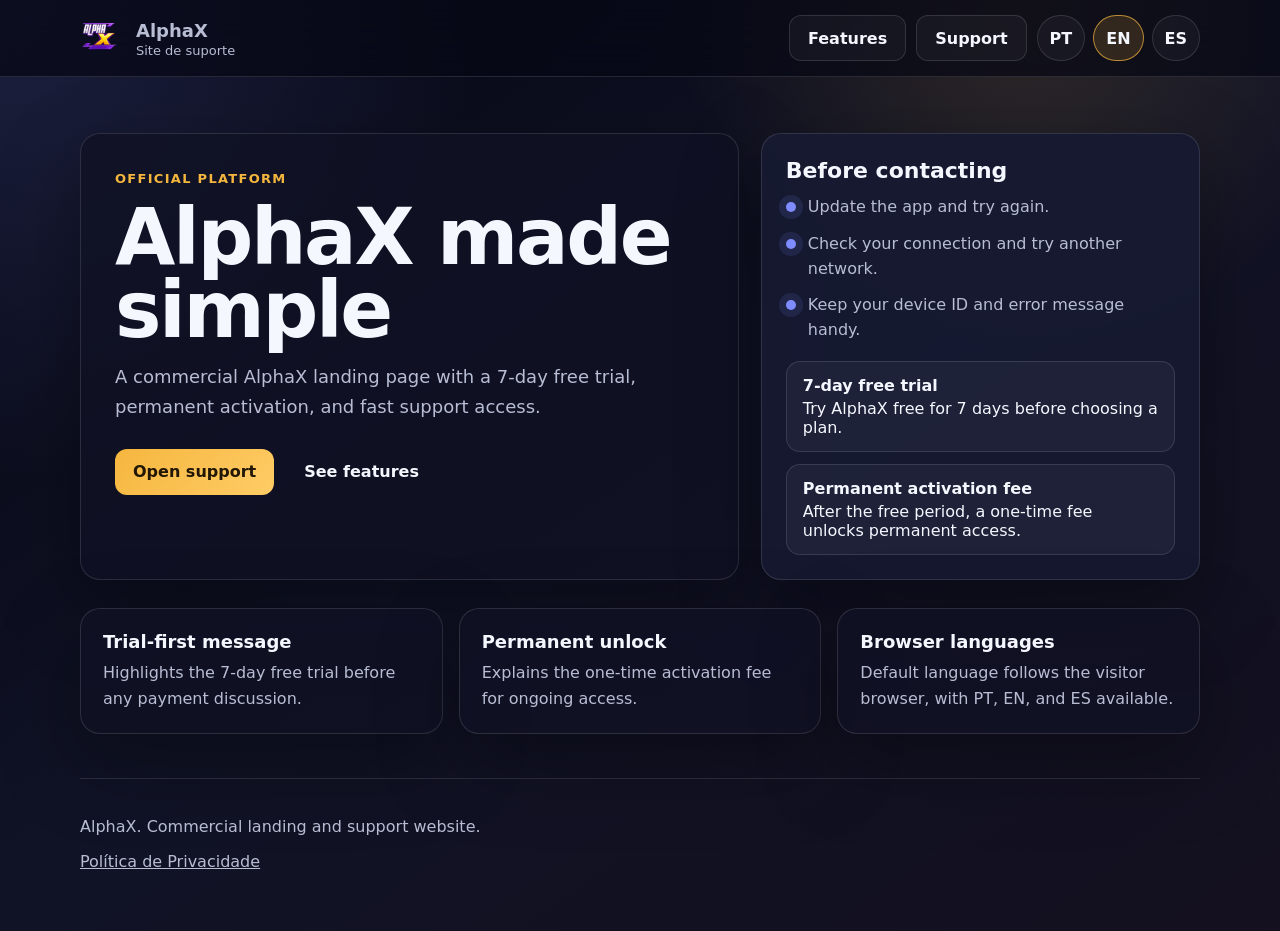
==== index.html @ 48ff859f "Improve multilingual privacy page" ====
<!doctype html>
<html lang="pt-BR">
  <head>
    <meta charset="utf-8">
    <meta name="viewport" content="width=device-width, initial-scale=1">
    <title>AlphaX | Smart IPTV Player</title>
    <meta name="description" content="AlphaX landing page with multilingual presentation, 7-day free trial, and permanent activation.">
    <meta name="robots" content="index, follow">
    <link rel="icon" href="logo.png">
    <style>
      :root {
        color-scheme: dark;
        --bg: #070815;
        --panel: rgba(16, 18, 36, 0.82);
        --panel-strong: rgba(23, 26, 49, 0.95);
        --text: #f5f7ff;
        --muted: #b8bdd4;
        --line: rgba(255, 255, 255, 0.12);
        --accent: #f5b63e;
        --accent-2: #7f8cff;
        --shadow: 0 28px 80px rgba(0, 0, 0, 0.35);
        font-family: Inter, ui-sans-serif, system-ui, -apple-system, BlinkMacSystemFont, "Segoe UI", sans-serif;
      }

      * { box-sizing: border-box; }

      body {
        margin: 0;
        min-height: 100vh;
        color: var(--text);
        background:
          radial-gradient(circle at top left, rgba(127, 140, 255, 0.18), transparent 30rem),
          radial-gradient(circle at 80% 0%, rgba(245, 182, 62, 0.14), transparent 22rem),
          linear-gradient(145deg, #070815 0%, #101326 48%, #14101f 100%);
      }

      a { color: inherit; }

      .shell {
        width: min(1120px, calc(100% - 32px));
        margin: 0 auto;
      }

      .topbar {
        position: sticky;
        top: 0;
        z-index: 3;
        backdrop-filter: blur(18px);
        background: rgba(7, 8, 21, 0.7);
        border-bottom: 1px solid var(--line);
      }

      .topbar-inner {
        min-height: 76px;
        display: flex;
        align-items: center;
        justify-content: space-between;
        gap: 16px;
      }

      .brand {
        display: flex;
        align-items: center;
        gap: 12px;
        text-decoration: none;
      }

      .brand img {
        width: 44px;
        height: 44px;
        border-radius: 12px;
      }

      .brand strong { display: block; font-size: 18px; }
      .brand span { display: block; color: var(--muted); font-size: 13px; margin-top: 2px; }

      .nav {
        display: flex;
        flex-wrap: wrap;
        gap: 10px;
      }

      .lang-switch {
        display: flex;
        flex-wrap: wrap;
        gap: 8px;
      }

      .lang-switch button {
        appearance: none;
        border: 1px solid var(--line);
        background: rgba(255, 255, 255, 0.04);
        color: var(--text);
        min-height: 40px;
        padding: 0 12px;
        border-radius: 999px;
        font: inherit;
        font-weight: 700;
        cursor: pointer;
      }

      .lang-switch button[aria-pressed="true"] {
        border-color: rgba(245, 182, 62, 0.7);
        background: rgba(245, 182, 62, 0.15);
      }

      .nav a,
      .button {
        display: inline-flex;
        align-items: center;
        justify-content: center;
        min-height: 46px;
        padding: 0 18px;
        border-radius: 12px;
        text-decoration: none;
        font-weight: 700;
      }

      .nav a {
        border: 1px solid var(--line);
        background: rgba(255, 255, 255, 0.04);
      }

      .button.primary {
        background: linear-gradient(135deg, var(--accent), #ffcc66);
        color: #221705;
      }

      main { padding: 56px 0 44px; }

      .hero {
        display: grid;
        grid-template-columns: minmax(0, 1.2fr) minmax(290px, 0.8fr);
        gap: 22px;
        align-items: stretch;
      }

      .hero-card,
      .info-card,
      .support-card {
        border: 1px solid var(--line);
        border-radius: 20px;
        background: var(--panel);
        box-shadow: var(--shadow);
      }

      .hero-card {
        padding: 34px;
      }

      .eyebrow {
        display: inline-flex;
        align-items: center;
        gap: 8px;
        color: var(--accent);
        font-size: 13px;
        font-weight: 800;
        text-transform: uppercase;
        letter-spacing: 0.1em;
      }

      h1 {
        margin: 14px 0 14px;
        max-width: 12ch;
        font-size: clamp(42px, 7vw, 78px);
        line-height: 0.94;
        letter-spacing: -0.03em;
      }

      .lead {
        max-width: 64ch;
        margin: 0;
        color: var(--muted);
        font-size: 18px;
        line-height: 1.7;
      }

      .actions {
        display: flex;
        flex-wrap: wrap;
        gap: 12px;
        margin-top: 26px;
      }

      .info-card {
        padding: 24px;
        background: var(--panel-strong);
      }

      .info-card h2,
      .support-card h2 {
        margin: 0 0 12px;
        font-size: 22px;
      }

      .checklist {
        display: grid;
        gap: 12px;
        margin: 0;
        padding: 0;
        list-style: none;
      }

      .checklist li {
        display: flex;
        gap: 12px;
        align-items: flex-start;
        color: var(--muted);
        line-height: 1.55;
      }

      .checklist li::before {
        content: "";
        width: 10px;
        height: 10px;
        margin-top: 7px;
        border-radius: 50%;
        background: var(--accent-2);
        box-shadow: 0 0 0 7px rgba(127, 140, 255, 0.12);
        flex: 0 0 auto;
      }

      .grid {
        display: grid;
        grid-template-columns: repeat(3, minmax(0, 1fr));
        gap: 16px;
        margin-top: 22px;
      }

      .support-card {
        padding: 22px;
      }

      .support-card h3 {
        margin: 0 0 8px;
        font-size: 18px;
      }

      .support-card p {
        margin: 0;
        color: var(--muted);
        line-height: 1.6;
      }

      .pricing {
        margin-top: 18px;
        display: grid;
        gap: 12px;
      }

      .pricing-item {
        border: 1px solid var(--line);
        border-radius: 14px;
        padding: 14px 16px;
        background: rgba(255, 255, 255, 0.04);
      }

      .pricing-item strong {
        display: block;
        margin-bottom: 4px;
      }

      [data-i18n],
      [data-i18n-list] {
        transition: opacity 120ms ease;
      }

      .footer {
        margin-top: 44px;
        padding-top: 22px;
        border-top: 1px solid var(--line);
        color: var(--muted);
      }

      @media (max-width: 860px) {
        .topbar-inner,
        .hero,
        .grid { grid-template-columns: 1fr; }

        .topbar-inner { padding: 14px 0; align-items: flex-start; flex-direction: column; }
        main { padding-top: 32px; }
        .hero-card { padding: 26px; }
      }
    </style>
  </head>
  <body>
    <header class="topbar">
      <div class="shell topbar-inner">
        <a class="brand" href="./" aria-label="AlphaX">
          <img src="logo.png" alt="AlphaX">
          <span>
            <strong>AlphaX</strong>
            <span>Site de suporte</span>
          </span>
        </a>
        <nav class="nav" aria-label="Navigation">
          <a href="#recursos" data-i18n="navFeatures">Recursos</a>
          <a href="support/" data-i18n="navSupport">Suporte</a>
          <div class="lang-switch" aria-label="Language switcher">
            <button type="button" data-lang-button="pt-BR" aria-pressed="true">PT</button>
            <button type="button" data-lang-button="en" aria-pressed="false">EN</button>
            <button type="button" data-lang-button="es" aria-pressed="false">ES</button>
          </div>
        </nav>
      </div>
    </header>

    <main class="shell">
      <section class="hero" aria-labelledby="title">
        <article class="hero-card">
          <div class="eyebrow" data-i18n="eyebrow">Plataforma oficial</div>
          <h1 id="title" data-i18n="title">AlphaX sem complicação</h1>
          <p class="lead" data-i18n="lead">
            Uma landing comercial para AlphaX com teste gratuito de 7 dias, ativação permanente e acesso rápido ao suporte.
          </p>
          <div class="actions">
            <a class="button primary" href="support/" data-i18n="supportButton">Abrir suporte</a>
            <a class="button" href="#recursos" data-i18n="featuresButton">Ver recursos</a>
          </div>
        </article>

        <aside class="info-card" aria-labelledby="quick-title">
          <h2 id="quick-title" data-i18n="beforeTitle">Antes de chamar</h2>
          <ul class="checklist" data-i18n-list="beforeList"></ul>
            <div class="pricing" aria-label="Pricing info">
            <div class="pricing-item">
              <strong data-i18n="trialTitle">7 dias de uso gratuito</strong>
              <span data-i18n="trialText">Teste o AlphaX por 7 dias grátis antes de escolher o plano.</span>
            </div>
            <div class="pricing-item">
              <strong data-i18n="activationTitle">Taxa de ativação permanente</strong>
              <span data-i18n="activationText">Depois do período gratuito, uma taxa única libera o acesso permanente.</span>
            </div>
          </div>
        </aside>
      </section>

      <section id="recursos" style="margin-top: 28px;">
        <div class="grid">
          <article class="support-card">
            <h3 data-i18n="featureOneTitle">Mensagem de teste</h3>
            <p data-i18n="featureOneText">Destaca a prova gratuita de 7 dias antes de qualquer cobrança.</p>
          </article>
          <article class="support-card">
            <h3 data-i18n="featureTwoTitle">Desbloqueio permanente</h3>
            <p data-i18n="featureTwoText">Explica a taxa única para acesso permanente após o teste.</p>
          </article>
          <article class="support-card">
            <h3 data-i18n="featureThreeTitle">Idiomas do navegador</h3>
            <p data-i18n="featureThreeText">O idioma padrão segue o navegador do visitante, com PT, EN e ES disponíveis.</p>
          </article>
        </div>
      </section>

      <footer class="footer">
        <p data-i18n="footerText">AlphaX. Landing comercial e site de suporte.</p>
        <p><a href="/alphax-app/privacy/">Política de Privacidade</a></p>
      </footer>
    </main>

    <script>
      const translations = {
        "pt-BR": {
          navFeatures: "Recursos",
          navSupport: "Suporte",
          eyebrow: "Plataforma oficial",
          title: "AlphaX sem complicação",
          lead: "Uma landing comercial para AlphaX com teste gratuito de 7 dias, ativação permanente e acesso rápido ao suporte.",
          supportButton: "Abrir suporte",
          featuresButton: "Ver recursos",
          beforeTitle: "Antes de chamar",
          beforeList: [
            "Atualize o app e teste novamente.",
            "Confira a internet e tente outra rede.",
            "Separe o ID do dispositivo e a mensagem de erro."
          ],
          trialTitle: "7 dias de uso gratuito",
          trialText: "Teste o AlphaX por 7 dias grátis antes de escolher o plano.",
          activationTitle: "Taxa de ativação permanente",
          activationText: "Depois do período gratuito, uma taxa única libera o acesso permanente.",
          featureOneTitle: "Mensagem de teste",
          featureOneText: "Destaca a prova gratuita de 7 dias antes de qualquer cobrança.",
          featureTwoTitle: "Desbloqueio permanente",
          featureTwoText: "Explica a taxa única para acesso permanente após o teste.",
          featureThreeTitle: "Idiomas do navegador",
          featureThreeText: "O idioma padrão segue o navegador do visitante, com PT, EN e ES disponíveis.",
          footerText: "AlphaX. Landing comercial e site de suporte."
        },
        en: {
          navFeatures: "Features",
          navSupport: "Support",
          eyebrow: "Official platform",
          title: "AlphaX made simple",
          lead: "A commercial AlphaX landing page with a 7-day free trial, permanent activation, and fast support access.",
          supportButton: "Open support",
          featuresButton: "See features",
          beforeTitle: "Before contacting",
          beforeList: [
            "Update the app and try again.",
            "Check your connection and try another network.",
            "Keep your device ID and error message handy."
          ],
          trialTitle: "7-day free trial",
          trialText: "Try AlphaX free for 7 days before choosing a plan.",
          activationTitle: "Permanent activation fee",
          activationText: "After the free period, a one-time fee unlocks permanent access.",
          featureOneTitle: "Trial-first message",
          featureOneText: "Highlights the 7-day free trial before any payment discussion.",
          featureTwoTitle: "Permanent unlock",
          featureTwoText: "Explains the one-time activation fee for ongoing access.",
          featureThreeTitle: "Browser languages",
          featureThreeText: "Default language follows the visitor browser, with PT, EN, and ES available.",
          footerText: "AlphaX. Commercial landing and support website."
        },
        es: {
          navFeatures: "Recursos",
          navSupport: "Soporte",
          eyebrow: "Plataforma oficial",
          title: "AlphaX sin complicación",
          lead: "Una landing comercial para AlphaX con prueba gratuita de 7 días, activación permanente y acceso rápido al soporte.",
          supportButton: "Abrir soporte",
          featuresButton: "Ver recursos",
          beforeTitle: "Antes de contactar",
          beforeList: [
            "Actualiza la app y prueba de nuevo.",
            "Revisa tu conexión y prueba otra red.",
            "Ten a mano el ID del dispositivo y el mensaje de error."
          ],
          trialTitle: "7 días de uso gratuito",
          trialText: "Prueba AlphaX gratis durante 7 días antes de elegir un plan.",
          activationTitle: "Tarifa de activación permanente",
          activationText: "Después del período gratuito, una tarifa única desbloquea el acceso permanente.",
          featureOneTitle: "Mensaje de prueba",
          featureOneText: "Destaca la prueba gratuita de 7 días antes de cualquier cobro.",
          featureTwoTitle: "Desbloqueo permanente",
          featureTwoText: "Explica la tarifa única para acceso permanente después de la prueba.",
          featureThreeTitle: "Idiomas del navegador",
          featureThreeText: "El idioma predeterminado sigue el navegador del visitante, con PT, EN y ES disponibles.",
          footerText: "AlphaX. Landing comercial y sitio de soporte."
        }
      };

      const buttons = document.querySelectorAll("[data-lang-button]");

      function renderList(node, items) {
        node.innerHTML = "";
        items.forEach((item) => {
          const li = document.createElement("li");
          li.textContent = item;
          node.appendChild(li);
        });
      }

      function setLanguage(lang) {
        const copy = translations[lang] || translations["pt-BR"];
        document.documentElement.lang = lang;
        document.querySelectorAll("[data-i18n]").forEach((node) => {
          node.textContent = copy[node.dataset.i18n] || "";
        });
        document.querySelectorAll("[data-i18n-list]").forEach((node) => {
          renderList(node, copy[node.dataset.i18nList] || []);
        });
        buttons.forEach((button) => {
          button.setAttribute("aria-pressed", String(button.dataset.langButton === lang));
        });
      }

      buttons.forEach((button) => {
        button.addEventListener("click", () => setLanguage(button.dataset.langButton));
      });

      const browserLang = navigator.language?.toLowerCase() || "pt-br";
      const preferred = browserLang.startsWith("es") ? "es" : browserLang.startsWith("en") ? "en" : "pt-BR";
      setLanguage(preferred);
    </script>
  </body>
</html>
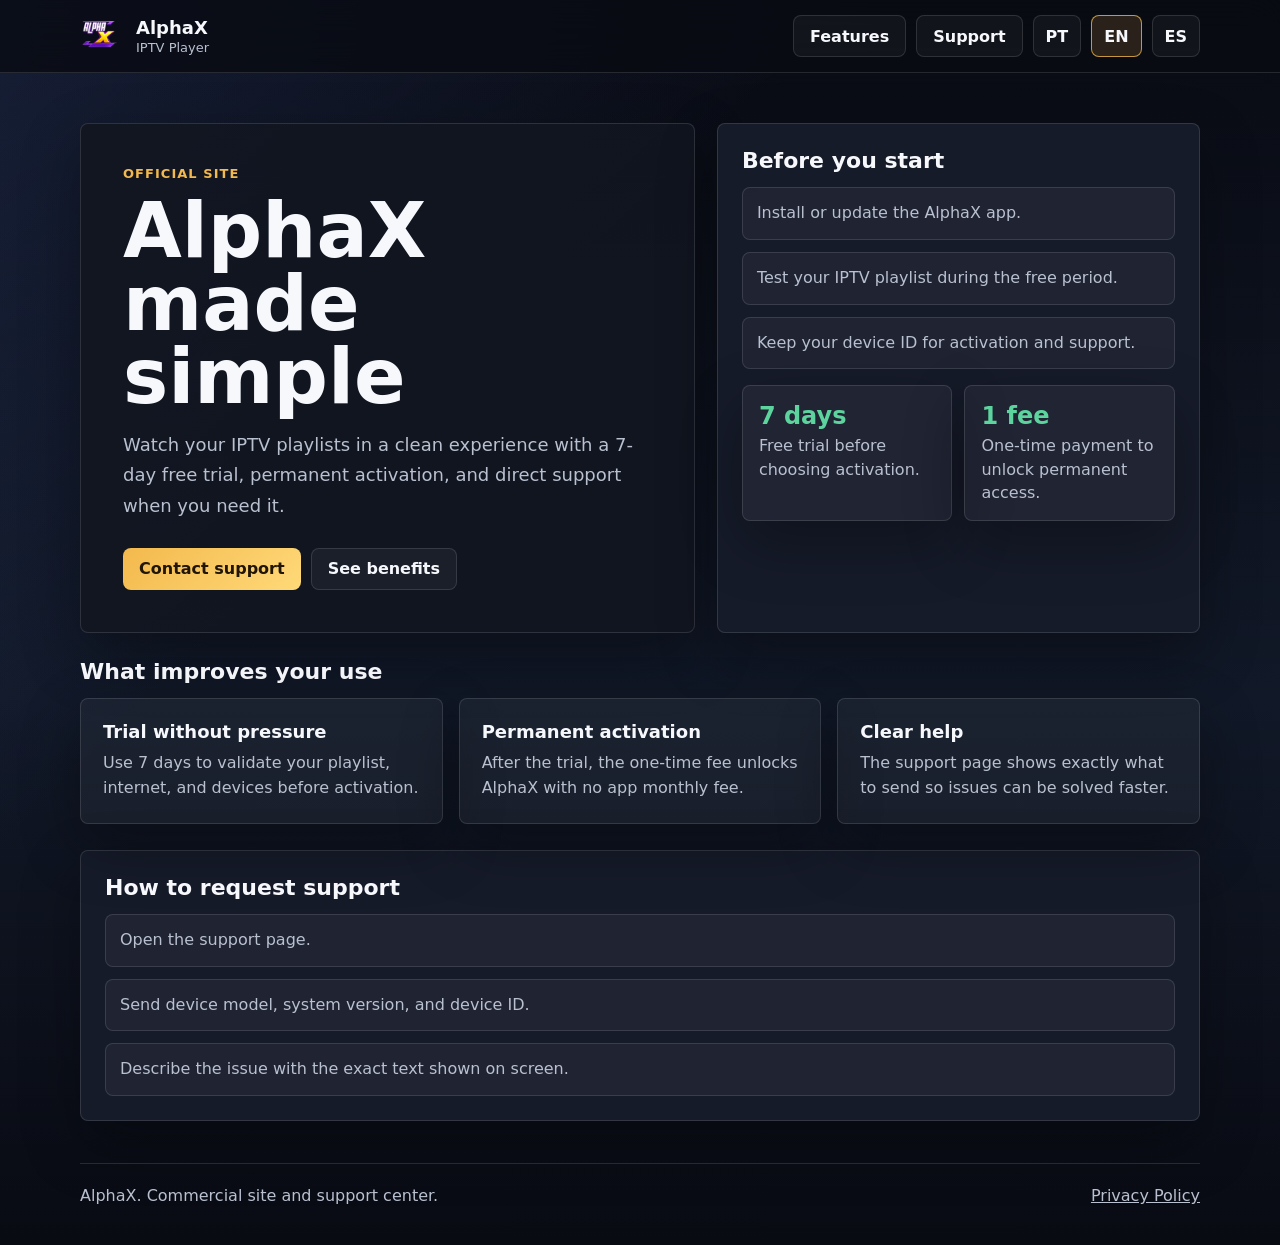
==== commit a0cc9c8e: "Polish AlphaX site for production" ====
--- a/index.html
+++ b/index.html
@@ -3,22 +3,27 @@
   <head>
     <meta charset="utf-8">
     <meta name="viewport" content="width=device-width, initial-scale=1">
-    <title>AlphaX | Smart IPTV Player</title>
-    <meta name="description" content="AlphaX landing page with multilingual presentation, 7-day free trial, and permanent activation.">
+    <title>AlphaX | IPTV Player simples e rápido</title>
+    <meta name="description" content="Conheça o AlphaX: player IPTV com teste gratuito de 7 dias, ativação permanente e suporte direto para iPhone, iPad e Apple TV.">
     <meta name="robots" content="index, follow">
+    <meta name="theme-color" content="#090b13">
+    <meta property="og:title" content="AlphaX | IPTV Player">
+    <meta property="og:description" content="Teste grátis por 7 dias e ative o AlphaX de forma permanente com suporte direto.">
+    <meta property="og:image" content="logo.png">
     <link rel="icon" href="logo.png">
     <style>
       :root {
         color-scheme: dark;
-        --bg: #070815;
-        --panel: rgba(16, 18, 36, 0.82);
-        --panel-strong: rgba(23, 26, 49, 0.95);
-        --text: #f5f7ff;
-        --muted: #b8bdd4;
+        --bg: #090b13;
+        --surface: rgba(18, 22, 32, 0.88);
+        --surface-strong: rgba(23, 29, 43, 0.96);
+        --text: #f7f8fc;
+        --muted: #b9c0d0;
         --line: rgba(255, 255, 255, 0.12);
-        --accent: #f5b63e;
-        --accent-2: #7f8cff;
-        --shadow: 0 28px 80px rgba(0, 0, 0, 0.35);
+        --gold: #f3b94d;
+        --blue: #5f8cff;
+        --green: #5dd39e;
+        --shadow: 0 22px 60px rgba(0, 0, 0, 0.32);
         font-family: Inter, ui-sans-serif, system-ui, -apple-system, BlinkMacSystemFont, "Segoe UI", sans-serif;
       }
 
@@ -29,9 +34,8 @@
         min-height: 100vh;
         color: var(--text);
         background:
-          radial-gradient(circle at top left, rgba(127, 140, 255, 0.18), transparent 30rem),
-          radial-gradient(circle at 80% 0%, rgba(245, 182, 62, 0.14), transparent 22rem),
-          linear-gradient(145deg, #070815 0%, #101326 48%, #14101f 100%);
+          linear-gradient(135deg, rgba(95, 140, 255, 0.14), transparent 34%),
+          linear-gradient(180deg, #090b13 0%, #111827 56%, #090b13 100%);
       }
 
       a { color: inherit; }
@@ -44,23 +48,29 @@
       .topbar {
         position: sticky;
         top: 0;
-        z-index: 3;
+        z-index: 5;
+        border-bottom: 1px solid var(--line);
+        background: rgba(9, 11, 19, 0.82);
         backdrop-filter: blur(18px);
-        background: rgba(7, 8, 21, 0.7);
-        border-bottom: 1px solid var(--line);
       }
 
       .topbar-inner {
-        min-height: 76px;
+        min-height: 72px;
         display: flex;
         align-items: center;
         justify-content: space-between;
-        gap: 16px;
-      }
-
-      .brand {
+        gap: 18px;
+      }
+
+      .brand,
+      .nav,
+      .lang-switch,
+      .actions {
         display: flex;
         align-items: center;
+      }
+
+      .brand {
         gap: 12px;
         text-decoration: none;
       }
@@ -68,40 +78,26 @@
       .brand img {
         width: 44px;
         height: 44px;
-        border-radius: 12px;
+        border-radius: 8px;
       }
 
       .brand strong { display: block; font-size: 18px; }
-      .brand span { display: block; color: var(--muted); font-size: 13px; margin-top: 2px; }
-
-      .nav {
-        display: flex;
+      .brand span span { display: block; color: var(--muted); font-size: 13px; margin-top: 2px; }
+
+      .nav,
+      .lang-switch,
+      .actions {
         flex-wrap: wrap;
         gap: 10px;
       }
 
-      .lang-switch {
-        display: flex;
-        flex-wrap: wrap;
-        gap: 8px;
-      }
-
+      .nav a,
+      .button,
       .lang-switch button {
-        appearance: none;
-        border: 1px solid var(--line);
-        background: rgba(255, 255, 255, 0.04);
-        color: var(--text);
-        min-height: 40px;
-        padding: 0 12px;
-        border-radius: 999px;
+        min-height: 42px;
+        border-radius: 8px;
         font: inherit;
-        font-weight: 700;
-        cursor: pointer;
-      }
-
-      .lang-switch button[aria-pressed="true"] {
-        border-color: rgba(245, 182, 62, 0.7);
-        background: rgba(245, 182, 62, 0.15);
+        font-weight: 750;
       }
 
       .nav a,
@@ -109,62 +105,70 @@
         display: inline-flex;
         align-items: center;
         justify-content: center;
-        min-height: 46px;
-        padding: 0 18px;
-        border-radius: 12px;
+        padding: 0 16px;
         text-decoration: none;
-        font-weight: 700;
-      }
-
-      .nav a {
+      }
+
+      .nav a,
+      .button.secondary,
+      .lang-switch button {
         border: 1px solid var(--line);
-        background: rgba(255, 255, 255, 0.04);
+        background: rgba(255, 255, 255, 0.045);
+        color: var(--text);
+      }
+
+      .lang-switch button {
+        cursor: pointer;
+        padding: 0 12px;
+      }
+
+      .lang-switch button[aria-pressed="true"] {
+        border-color: rgba(243, 185, 77, 0.78);
+        background: rgba(243, 185, 77, 0.14);
       }
 
       .button.primary {
-        background: linear-gradient(135deg, var(--accent), #ffcc66);
-        color: #221705;
-      }
-
-      main { padding: 56px 0 44px; }
+        border: 0;
+        background: linear-gradient(135deg, var(--gold), #ffd978);
+        color: #211504;
+      }
+
+      main { padding: 50px 0 40px; }
 
       .hero {
         display: grid;
-        grid-template-columns: minmax(0, 1.2fr) minmax(290px, 0.8fr);
+        grid-template-columns: minmax(0, 1.12fr) minmax(300px, 0.88fr);
         gap: 22px;
         align-items: stretch;
       }
 
-      .hero-card,
-      .info-card,
-      .support-card {
+      .panel,
+      .card,
+      .metric {
         border: 1px solid var(--line);
-        border-radius: 20px;
-        background: var(--panel);
+        border-radius: 8px;
+        background: var(--surface);
         box-shadow: var(--shadow);
       }
 
-      .hero-card {
-        padding: 34px;
+      .hero-copy {
+        padding: clamp(26px, 4vw, 42px);
       }
 
       .eyebrow {
-        display: inline-flex;
-        align-items: center;
-        gap: 8px;
-        color: var(--accent);
+        color: var(--gold);
         font-size: 13px;
-        font-weight: 800;
+        font-weight: 850;
         text-transform: uppercase;
-        letter-spacing: 0.1em;
+        letter-spacing: 0.08em;
       }
 
       h1 {
-        margin: 14px 0 14px;
-        max-width: 12ch;
-        font-size: clamp(42px, 7vw, 78px);
-        line-height: 0.94;
-        letter-spacing: -0.03em;
+        max-width: 11ch;
+        margin: 14px 0 16px;
+        font-size: clamp(42px, 7vw, 76px);
+        line-height: 0.96;
+        letter-spacing: 0;
       }
 
       .lead {
@@ -175,25 +179,21 @@
         line-height: 1.7;
       }
 
-      .actions {
-        display: flex;
-        flex-wrap: wrap;
-        gap: 12px;
-        margin-top: 26px;
-      }
-
-      .info-card {
+      .actions { margin-top: 26px; }
+
+      .side {
         padding: 24px;
-        background: var(--panel-strong);
-      }
-
-      .info-card h2,
-      .support-card h2 {
-        margin: 0 0 12px;
+        background: var(--surface-strong);
+      }
+
+      .side h2,
+      .section h2 {
+        margin: 0 0 14px;
         font-size: 22px;
       }
 
-      .checklist {
+      .checklist,
+      .steps {
         display: grid;
         gap: 12px;
         margin: 0;
@@ -201,85 +201,100 @@
         list-style: none;
       }
 
-      .checklist li {
-        display: flex;
-        gap: 12px;
-        align-items: flex-start;
+      .checklist li,
+      .steps li {
+        padding: 13px 14px;
+        border: 1px solid var(--line);
+        border-radius: 8px;
+        background: rgba(255, 255, 255, 0.04);
         color: var(--muted);
         line-height: 1.55;
       }
 
-      .checklist li::before {
-        content: "";
-        width: 10px;
-        height: 10px;
-        margin-top: 7px;
-        border-radius: 50%;
-        background: var(--accent-2);
-        box-shadow: 0 0 0 7px rgba(127, 140, 255, 0.12);
-        flex: 0 0 auto;
-      }
+      .price-row {
+        display: grid;
+        grid-template-columns: repeat(2, minmax(0, 1fr));
+        gap: 12px;
+        margin-top: 16px;
+      }
+
+      .metric {
+        padding: 16px;
+        background: rgba(255, 255, 255, 0.045);
+      }
+
+      .metric strong {
+        display: block;
+        color: var(--green);
+        font-size: 24px;
+        margin-bottom: 4px;
+      }
+
+      .metric span {
+        color: var(--muted);
+        line-height: 1.45;
+      }
+
+      .section { margin-top: 26px; }
 
       .grid {
         display: grid;
         grid-template-columns: repeat(3, minmax(0, 1fr));
         gap: 16px;
-        margin-top: 22px;
-      }
-
-      .support-card {
+      }
+
+      .card {
         padding: 22px;
-      }
-
-      .support-card h3 {
+        background: rgba(255, 255, 255, 0.045);
+      }
+
+      .card h3 {
         margin: 0 0 8px;
         font-size: 18px;
       }
 
-      .support-card p {
+      .card p {
         margin: 0;
         color: var(--muted);
         line-height: 1.6;
       }
 
-      .pricing {
-        margin-top: 18px;
-        display: grid;
+      .footer {
+        display: flex;
+        flex-wrap: wrap;
+        justify-content: space-between;
         gap: 12px;
-      }
-
-      .pricing-item {
-        border: 1px solid var(--line);
-        border-radius: 14px;
-        padding: 14px 16px;
-        background: rgba(255, 255, 255, 0.04);
-      }
-
-      .pricing-item strong {
-        display: block;
-        margin-bottom: 4px;
-      }
-
-      [data-i18n],
-      [data-i18n-list] {
-        transition: opacity 120ms ease;
-      }
-
-      .footer {
-        margin-top: 44px;
+        margin-top: 42px;
         padding-top: 22px;
         border-top: 1px solid var(--line);
         color: var(--muted);
       }
 
-      @media (max-width: 860px) {
+      .footer p { margin: 0; }
+
+      @media (max-width: 880px) {
         .topbar-inner,
         .hero,
-        .grid { grid-template-columns: 1fr; }
-
-        .topbar-inner { padding: 14px 0; align-items: flex-start; flex-direction: column; }
+        .grid,
+        .price-row {
+          grid-template-columns: 1fr;
+        }
+
+        .topbar-inner {
+          display: grid;
+          padding: 14px 0;
+        }
+
         main { padding-top: 32px; }
-        .hero-card { padding: 26px; }
+      }
+
+      @media (max-width: 520px) {
+        .shell { width: min(100% - 24px, 1120px); }
+        .nav a,
+        .button { width: 100%; }
+        .nav,
+        .actions { align-items: stretch; }
+        h1 { font-size: clamp(38px, 13vw, 54px); }
       }
     </style>
   </head>
@@ -290,13 +305,13 @@
           <img src="logo.png" alt="AlphaX">
           <span>
             <strong>AlphaX</strong>
-            <span>Site de suporte</span>
+            <span data-i18n="brandTag">IPTV Player</span>
           </span>
         </a>
-        <nav class="nav" aria-label="Navigation">
+        <nav class="nav" aria-label="Navegação">
           <a href="#recursos" data-i18n="navFeatures">Recursos</a>
           <a href="support/" data-i18n="navSupport">Suporte</a>
-          <div class="lang-switch" aria-label="Language switcher">
+          <div class="lang-switch" aria-label="Selecionar idioma">
             <button type="button" data-lang-button="pt-BR" aria-pressed="true">PT</button>
             <button type="button" data-lang-button="en" aria-pressed="false">EN</button>
             <button type="button" data-lang-button="es" aria-pressed="false">ES</button>
@@ -307,140 +322,156 @@
 
     <main class="shell">
       <section class="hero" aria-labelledby="title">
-        <article class="hero-card">
-          <div class="eyebrow" data-i18n="eyebrow">Plataforma oficial</div>
+        <article class="panel hero-copy">
+          <div class="eyebrow" data-i18n="eyebrow">Site oficial</div>
           <h1 id="title" data-i18n="title">AlphaX sem complicação</h1>
-          <p class="lead" data-i18n="lead">
-            Uma landing comercial para AlphaX com teste gratuito de 7 dias, ativação permanente e acesso rápido ao suporte.
-          </p>
+          <p class="lead" data-i18n="lead">Assista suas listas IPTV em uma experiência simples, com teste grátis por 7 dias, ativação permanente e suporte direto quando precisar.</p>
           <div class="actions">
-            <a class="button primary" href="support/" data-i18n="supportButton">Abrir suporte</a>
-            <a class="button" href="#recursos" data-i18n="featuresButton">Ver recursos</a>
+            <a class="button primary" href="support/" data-i18n="supportButton">Falar com suporte</a>
+            <a class="button secondary" href="#recursos" data-i18n="featuresButton">Ver benefícios</a>
           </div>
         </article>
 
-        <aside class="info-card" aria-labelledby="quick-title">
-          <h2 id="quick-title" data-i18n="beforeTitle">Antes de chamar</h2>
+        <aside class="panel side" aria-labelledby="quick-title">
+          <h2 id="quick-title" data-i18n="beforeTitle">Antes de começar</h2>
           <ul class="checklist" data-i18n-list="beforeList"></ul>
-            <div class="pricing" aria-label="Pricing info">
-            <div class="pricing-item">
-              <strong data-i18n="trialTitle">7 dias de uso gratuito</strong>
-              <span data-i18n="trialText">Teste o AlphaX por 7 dias grátis antes de escolher o plano.</span>
+          <div class="price-row" aria-label="Informações comerciais">
+            <div class="metric">
+              <strong data-i18n="trialTitle">7 dias</strong>
+              <span data-i18n="trialText">Teste gratuito antes de decidir pela ativação.</span>
             </div>
-            <div class="pricing-item">
-              <strong data-i18n="activationTitle">Taxa de ativação permanente</strong>
-              <span data-i18n="activationText">Depois do período gratuito, uma taxa única libera o acesso permanente.</span>
+            <div class="metric">
+              <strong data-i18n="activationTitle">1 taxa</strong>
+              <span data-i18n="activationText">Pagamento único para liberar acesso permanente.</span>
             </div>
           </div>
         </aside>
       </section>
 
-      <section id="recursos" style="margin-top: 28px;">
+      <section id="recursos" class="section" aria-labelledby="features-title">
+        <h2 id="features-title" data-i18n="featuresTitle">O que melhora no uso</h2>
         <div class="grid">
-          <article class="support-card">
-            <h3 data-i18n="featureOneTitle">Mensagem de teste</h3>
-            <p data-i18n="featureOneText">Destaca a prova gratuita de 7 dias antes de qualquer cobrança.</p>
+          <article class="card">
+            <h3 data-i18n="featureOneTitle">Teste sem pressa</h3>
+            <p data-i18n="featureOneText">Use por 7 dias para validar sua lista, sua internet e seus aparelhos antes de ativar.</p>
           </article>
-          <article class="support-card">
-            <h3 data-i18n="featureTwoTitle">Desbloqueio permanente</h3>
-            <p data-i18n="featureTwoText">Explica a taxa única para acesso permanente após o teste.</p>
+          <article class="card">
+            <h3 data-i18n="featureTwoTitle">Ativação permanente</h3>
+            <p data-i18n="featureTwoText">Depois do teste, a taxa única libera o AlphaX sem mensalidade do aplicativo.</p>
           </article>
-          <article class="support-card">
-            <h3 data-i18n="featureThreeTitle">Idiomas do navegador</h3>
-            <p data-i18n="featureThreeText">O idioma padrão segue o navegador do visitante, com PT, EN e ES disponíveis.</p>
+          <article class="card">
+            <h3 data-i18n="featureThreeTitle">Ajuda objetiva</h3>
+            <p data-i18n="featureThreeText">A página de suporte mostra exatamente quais dados enviar para resolver mais rápido.</p>
           </article>
         </div>
       </section>
 
+      <section class="section panel side" aria-labelledby="steps-title">
+        <h2 id="steps-title" data-i18n="stepsTitle">Como pedir suporte</h2>
+        <ol class="steps" data-i18n-list="stepsList"></ol>
+      </section>
+
       <footer class="footer">
-        <p data-i18n="footerText">AlphaX. Landing comercial e site de suporte.</p>
-        <p><a href="/alphax-app/privacy/">Política de Privacidade</a></p>
+        <p data-i18n="footerText">AlphaX. Site comercial e central de suporte.</p>
+        <p><a href="privacy/" data-i18n="privacyLink">Política de Privacidade</a></p>
       </footer>
     </main>
 
     <script>
       const translations = {
         "pt-BR": {
+          brandTag: "IPTV Player",
           navFeatures: "Recursos",
           navSupport: "Suporte",
-          eyebrow: "Plataforma oficial",
+          eyebrow: "Site oficial",
           title: "AlphaX sem complicação",
-          lead: "Uma landing comercial para AlphaX com teste gratuito de 7 dias, ativação permanente e acesso rápido ao suporte.",
-          supportButton: "Abrir suporte",
-          featuresButton: "Ver recursos",
-          beforeTitle: "Antes de chamar",
-          beforeList: [
-            "Atualize o app e teste novamente.",
-            "Confira a internet e tente outra rede.",
-            "Separe o ID do dispositivo e a mensagem de erro."
-          ],
-          trialTitle: "7 dias de uso gratuito",
-          trialText: "Teste o AlphaX por 7 dias grátis antes de escolher o plano.",
-          activationTitle: "Taxa de ativação permanente",
-          activationText: "Depois do período gratuito, uma taxa única libera o acesso permanente.",
-          featureOneTitle: "Mensagem de teste",
-          featureOneText: "Destaca a prova gratuita de 7 dias antes de qualquer cobrança.",
-          featureTwoTitle: "Desbloqueio permanente",
-          featureTwoText: "Explica a taxa única para acesso permanente após o teste.",
-          featureThreeTitle: "Idiomas do navegador",
-          featureThreeText: "O idioma padrão segue o navegador do visitante, com PT, EN e ES disponíveis.",
-          footerText: "AlphaX. Landing comercial e site de suporte."
+          lead: "Assista suas listas IPTV em uma experiência simples, com teste grátis por 7 dias, ativação permanente e suporte direto quando precisar.",
+          supportButton: "Falar com suporte",
+          featuresButton: "Ver benefícios",
+          beforeTitle: "Antes de começar",
+          beforeList: ["Instale ou atualize o app AlphaX.", "Teste sua lista IPTV durante o período gratuito.", "Guarde o ID do dispositivo para ativação e suporte."],
+          trialTitle: "7 dias",
+          trialText: "Teste gratuito antes de decidir pela ativação.",
+          activationTitle: "1 taxa",
+          activationText: "Pagamento único para liberar acesso permanente.",
+          featuresTitle: "O que melhora no uso",
+          featureOneTitle: "Teste sem pressa",
+          featureOneText: "Use por 7 dias para validar sua lista, sua internet e seus aparelhos antes de ativar.",
+          featureTwoTitle: "Ativação permanente",
+          featureTwoText: "Depois do teste, a taxa única libera o AlphaX sem mensalidade do aplicativo.",
+          featureThreeTitle: "Ajuda objetiva",
+          featureThreeText: "A página de suporte mostra exatamente quais dados enviar para resolver mais rápido.",
+          stepsTitle: "Como pedir suporte",
+          stepsList: ["Abra a página de suporte.", "Informe modelo do aparelho, versão do sistema e ID do dispositivo.", "Descreva o erro com o texto que aparece na tela."],
+          footerText: "AlphaX. Site comercial e central de suporte.",
+          privacyLink: "Política de Privacidade"
         },
         en: {
+          brandTag: "IPTV Player",
           navFeatures: "Features",
           navSupport: "Support",
-          eyebrow: "Official platform",
+          eyebrow: "Official site",
           title: "AlphaX made simple",
-          lead: "A commercial AlphaX landing page with a 7-day free trial, permanent activation, and fast support access.",
-          supportButton: "Open support",
-          featuresButton: "See features",
-          beforeTitle: "Before contacting",
-          beforeList: [
-            "Update the app and try again.",
-            "Check your connection and try another network.",
-            "Keep your device ID and error message handy."
-          ],
-          trialTitle: "7-day free trial",
-          trialText: "Try AlphaX free for 7 days before choosing a plan.",
-          activationTitle: "Permanent activation fee",
-          activationText: "After the free period, a one-time fee unlocks permanent access.",
-          featureOneTitle: "Trial-first message",
-          featureOneText: "Highlights the 7-day free trial before any payment discussion.",
-          featureTwoTitle: "Permanent unlock",
-          featureTwoText: "Explains the one-time activation fee for ongoing access.",
-          featureThreeTitle: "Browser languages",
-          featureThreeText: "Default language follows the visitor browser, with PT, EN, and ES available.",
-          footerText: "AlphaX. Commercial landing and support website."
+          lead: "Watch your IPTV playlists in a clean experience with a 7-day free trial, permanent activation, and direct support when you need it.",
+          supportButton: "Contact support",
+          featuresButton: "See benefits",
+          beforeTitle: "Before you start",
+          beforeList: ["Install or update the AlphaX app.", "Test your IPTV playlist during the free period.", "Keep your device ID for activation and support."],
+          trialTitle: "7 days",
+          trialText: "Free trial before choosing activation.",
+          activationTitle: "1 fee",
+          activationText: "One-time payment to unlock permanent access.",
+          featuresTitle: "What improves your use",
+          featureOneTitle: "Trial without pressure",
+          featureOneText: "Use 7 days to validate your playlist, internet, and devices before activation.",
+          featureTwoTitle: "Permanent activation",
+          featureTwoText: "After the trial, the one-time fee unlocks AlphaX with no app monthly fee.",
+          featureThreeTitle: "Clear help",
+          featureThreeText: "The support page shows exactly what to send so issues can be solved faster.",
+          stepsTitle: "How to request support",
+          stepsList: ["Open the support page.", "Send device model, system version, and device ID.", "Describe the issue with the exact text shown on screen."],
+          footerText: "AlphaX. Commercial site and support center.",
+          privacyLink: "Privacy Policy"
         },
         es: {
+          brandTag: "IPTV Player",
           navFeatures: "Recursos",
           navSupport: "Soporte",
-          eyebrow: "Plataforma oficial",
+          eyebrow: "Sitio oficial",
           title: "AlphaX sin complicación",
-          lead: "Una landing comercial para AlphaX con prueba gratuita de 7 días, activación permanente y acceso rápido al soporte.",
-          supportButton: "Abrir soporte",
-          featuresButton: "Ver recursos",
-          beforeTitle: "Antes de contactar",
-          beforeList: [
-            "Actualiza la app y prueba de nuevo.",
-            "Revisa tu conexión y prueba otra red.",
-            "Ten a mano el ID del dispositivo y el mensaje de error."
-          ],
-          trialTitle: "7 días de uso gratuito",
-          trialText: "Prueba AlphaX gratis durante 7 días antes de elegir un plan.",
-          activationTitle: "Tarifa de activación permanente",
-          activationText: "Después del período gratuito, una tarifa única desbloquea el acceso permanente.",
-          featureOneTitle: "Mensaje de prueba",
-          featureOneText: "Destaca la prueba gratuita de 7 días antes de cualquier cobro.",
-          featureTwoTitle: "Desbloqueo permanente",
-          featureTwoText: "Explica la tarifa única para acceso permanente después de la prueba.",
-          featureThreeTitle: "Idiomas del navegador",
-          featureThreeText: "El idioma predeterminado sigue el navegador del visitante, con PT, EN y ES disponibles.",
-          footerText: "AlphaX. Landing comercial y sitio de soporte."
+          lead: "Mira tus listas IPTV en una experiencia simple, con prueba gratis por 7 días, activación permanente y soporte directo cuando lo necesites.",
+          supportButton: "Contactar soporte",
+          featuresButton: "Ver beneficios",
+          beforeTitle: "Antes de empezar",
+          beforeList: ["Instala o actualiza la app AlphaX.", "Prueba tu lista IPTV durante el período gratuito.", "Guarda el ID del dispositivo para activación y soporte."],
+          trialTitle: "7 días",
+          trialText: "Prueba gratuita antes de decidir la activación.",
+          activationTitle: "1 tarifa",
+          activationText: "Pago único para liberar acceso permanente.",
+          featuresTitle: "Qué mejora en el uso",
+          featureOneTitle: "Prueba sin presión",
+          featureOneText: "Usa 7 días para validar tu lista, internet y dispositivos antes de activar.",
+          featureTwoTitle: "Activación permanente",
+          featureTwoText: "Después de la prueba, la tarifa única libera AlphaX sin mensualidad de la app.",
+          featureThreeTitle: "Ayuda clara",
+          featureThreeText: "La página de soporte muestra exactamente qué enviar para resolver más rápido.",
+          stepsTitle: "Cómo pedir soporte",
+          stepsList: ["Abre la página de soporte.", "Envía modelo del dispositivo, versión del sistema e ID del dispositivo.", "Describe el error con el texto exacto que aparece en pantalla."],
+          footerText: "AlphaX. Sitio comercial y centro de soporte.",
+          privacyLink: "Política de Privacidad"
         }
       };
 
       const buttons = document.querySelectorAll("[data-lang-button]");
+
+      function getPreferredLanguage() {
+        const saved = localStorage.getItem("alphax-language");
+        if (saved && translations[saved]) return saved;
+        const browserLang = (navigator.language || "pt-BR").toLowerCase();
+        if (browserLang.startsWith("en")) return "en";
+        if (browserLang.startsWith("es")) return "es";
+        return "pt-BR";
+      }
 
       function renderList(node, items) {
         node.innerHTML = "";
@@ -454,6 +485,7 @@
       function setLanguage(lang) {
         const copy = translations[lang] || translations["pt-BR"];
         document.documentElement.lang = lang;
+        document.title = lang === "en" ? "AlphaX | Simple IPTV Player" : lang === "es" ? "AlphaX | IPTV Player simple" : "AlphaX | IPTV Player simples e rápido";
         document.querySelectorAll("[data-i18n]").forEach((node) => {
           node.textContent = copy[node.dataset.i18n] || "";
         });
@@ -463,15 +495,14 @@
         buttons.forEach((button) => {
           button.setAttribute("aria-pressed", String(button.dataset.langButton === lang));
         });
+        localStorage.setItem("alphax-language", lang);
       }
 
       buttons.forEach((button) => {
         button.addEventListener("click", () => setLanguage(button.dataset.langButton));
       });
 
-      const browserLang = navigator.language?.toLowerCase() || "pt-br";
-      const preferred = browserLang.startsWith("es") ? "es" : browserLang.startsWith("en") ? "en" : "pt-BR";
-      setLanguage(preferred);
+      setLanguage(getPreferredLanguage());
     </script>
   </body>
 </html>
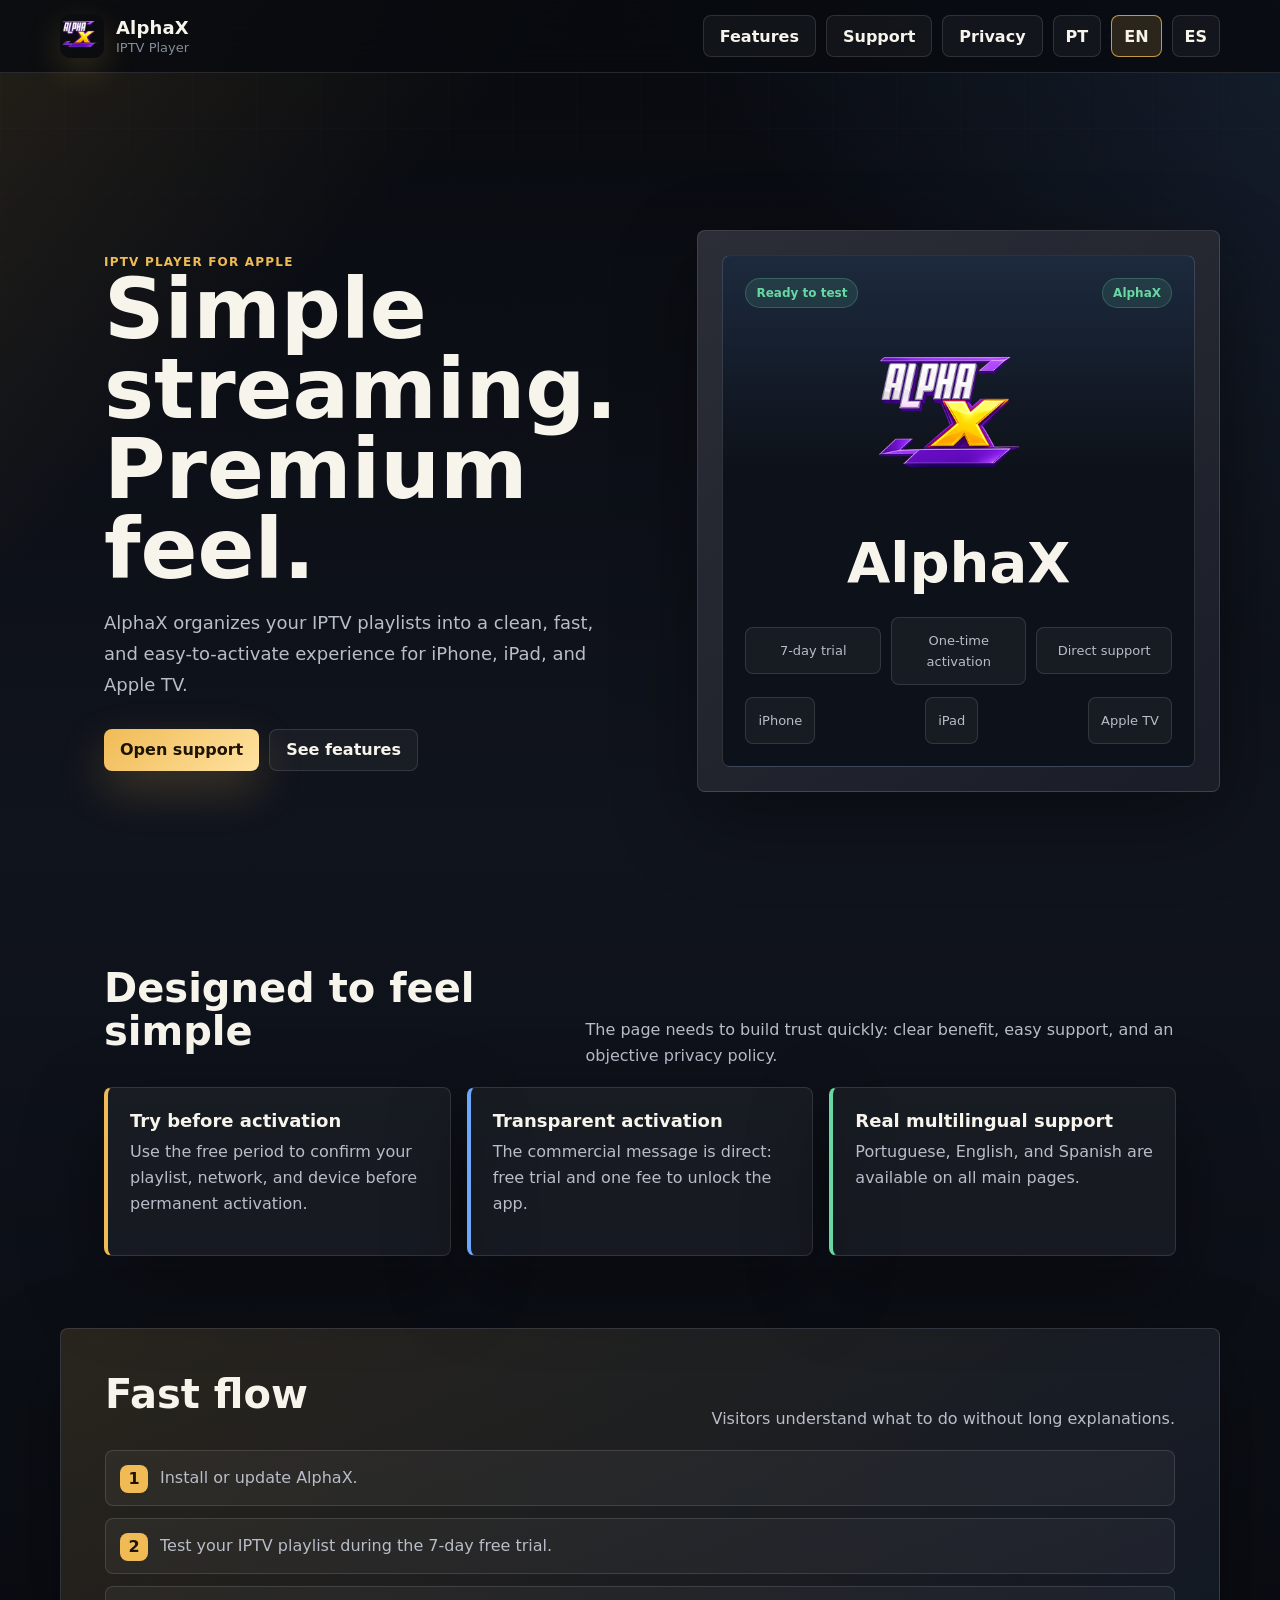
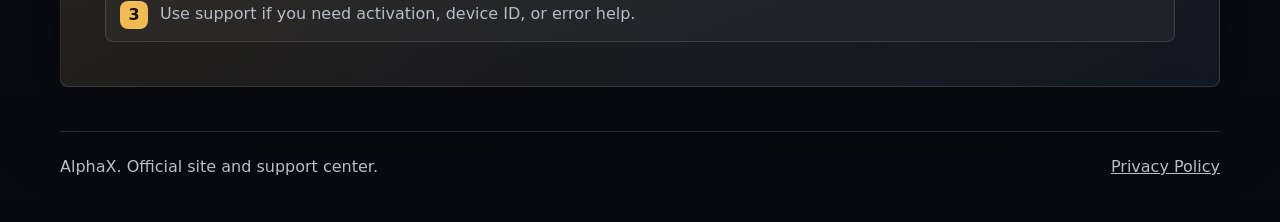
==== commit e903f2f1: "Redesign AlphaX site for Apple review" ====
--- a/index.html
+++ b/index.html
@@ -3,306 +3,21 @@
   <head>
     <meta charset="utf-8">
     <meta name="viewport" content="width=device-width, initial-scale=1">
-    <title>AlphaX | IPTV Player simples e rápido</title>
-    <meta name="description" content="Conheça o AlphaX: player IPTV com teste gratuito de 7 dias, ativação permanente e suporte direto para iPhone, iPad e Apple TV.">
+    <title>AlphaX | IPTV Player elegante e rápido</title>
+    <meta name="description" content="AlphaX é um IPTV Player rápido e elegante para iPhone, iPad e Apple TV, com teste grátis de 7 dias, ativação única e suporte direto.">
     <meta name="robots" content="index, follow">
-    <meta name="theme-color" content="#090b13">
+    <meta name="theme-color" content="#080a0f">
     <meta property="og:title" content="AlphaX | IPTV Player">
-    <meta property="og:description" content="Teste grátis por 7 dias e ative o AlphaX de forma permanente com suporte direto.">
-    <meta property="og:image" content="logo.png">
-    <link rel="icon" href="logo.png">
-    <style>
-      :root {
-        color-scheme: dark;
-        --bg: #090b13;
-        --surface: rgba(18, 22, 32, 0.88);
-        --surface-strong: rgba(23, 29, 43, 0.96);
-        --text: #f7f8fc;
-        --muted: #b9c0d0;
-        --line: rgba(255, 255, 255, 0.12);
-        --gold: #f3b94d;
-        --blue: #5f8cff;
-        --green: #5dd39e;
-        --shadow: 0 22px 60px rgba(0, 0, 0, 0.32);
-        font-family: Inter, ui-sans-serif, system-ui, -apple-system, BlinkMacSystemFont, "Segoe UI", sans-serif;
-      }
-
-      * { box-sizing: border-box; }
-
-      body {
-        margin: 0;
-        min-height: 100vh;
-        color: var(--text);
-        background:
-          linear-gradient(135deg, rgba(95, 140, 255, 0.14), transparent 34%),
-          linear-gradient(180deg, #090b13 0%, #111827 56%, #090b13 100%);
-      }
-
-      a { color: inherit; }
-
-      .shell {
-        width: min(1120px, calc(100% - 32px));
-        margin: 0 auto;
-      }
-
-      .topbar {
-        position: sticky;
-        top: 0;
-        z-index: 5;
-        border-bottom: 1px solid var(--line);
-        background: rgba(9, 11, 19, 0.82);
-        backdrop-filter: blur(18px);
-      }
-
-      .topbar-inner {
-        min-height: 72px;
-        display: flex;
-        align-items: center;
-        justify-content: space-between;
-        gap: 18px;
-      }
-
-      .brand,
-      .nav,
-      .lang-switch,
-      .actions {
-        display: flex;
-        align-items: center;
-      }
-
-      .brand {
-        gap: 12px;
-        text-decoration: none;
-      }
-
-      .brand img {
-        width: 44px;
-        height: 44px;
-        border-radius: 8px;
-      }
-
-      .brand strong { display: block; font-size: 18px; }
-      .brand span span { display: block; color: var(--muted); font-size: 13px; margin-top: 2px; }
-
-      .nav,
-      .lang-switch,
-      .actions {
-        flex-wrap: wrap;
-        gap: 10px;
-      }
-
-      .nav a,
-      .button,
-      .lang-switch button {
-        min-height: 42px;
-        border-radius: 8px;
-        font: inherit;
-        font-weight: 750;
-      }
-
-      .nav a,
-      .button {
-        display: inline-flex;
-        align-items: center;
-        justify-content: center;
-        padding: 0 16px;
-        text-decoration: none;
-      }
-
-      .nav a,
-      .button.secondary,
-      .lang-switch button {
-        border: 1px solid var(--line);
-        background: rgba(255, 255, 255, 0.045);
-        color: var(--text);
-      }
-
-      .lang-switch button {
-        cursor: pointer;
-        padding: 0 12px;
-      }
-
-      .lang-switch button[aria-pressed="true"] {
-        border-color: rgba(243, 185, 77, 0.78);
-        background: rgba(243, 185, 77, 0.14);
-      }
-
-      .button.primary {
-        border: 0;
-        background: linear-gradient(135deg, var(--gold), #ffd978);
-        color: #211504;
-      }
-
-      main { padding: 50px 0 40px; }
-
-      .hero {
-        display: grid;
-        grid-template-columns: minmax(0, 1.12fr) minmax(300px, 0.88fr);
-        gap: 22px;
-        align-items: stretch;
-      }
-
-      .panel,
-      .card,
-      .metric {
-        border: 1px solid var(--line);
-        border-radius: 8px;
-        background: var(--surface);
-        box-shadow: var(--shadow);
-      }
-
-      .hero-copy {
-        padding: clamp(26px, 4vw, 42px);
-      }
-
-      .eyebrow {
-        color: var(--gold);
-        font-size: 13px;
-        font-weight: 850;
-        text-transform: uppercase;
-        letter-spacing: 0.08em;
-      }
-
-      h1 {
-        max-width: 11ch;
-        margin: 14px 0 16px;
-        font-size: clamp(42px, 7vw, 76px);
-        line-height: 0.96;
-        letter-spacing: 0;
-      }
-
-      .lead {
-        max-width: 64ch;
-        margin: 0;
-        color: var(--muted);
-        font-size: 18px;
-        line-height: 1.7;
-      }
-
-      .actions { margin-top: 26px; }
-
-      .side {
-        padding: 24px;
-        background: var(--surface-strong);
-      }
-
-      .side h2,
-      .section h2 {
-        margin: 0 0 14px;
-        font-size: 22px;
-      }
-
-      .checklist,
-      .steps {
-        display: grid;
-        gap: 12px;
-        margin: 0;
-        padding: 0;
-        list-style: none;
-      }
-
-      .checklist li,
-      .steps li {
-        padding: 13px 14px;
-        border: 1px solid var(--line);
-        border-radius: 8px;
-        background: rgba(255, 255, 255, 0.04);
-        color: var(--muted);
-        line-height: 1.55;
-      }
-
-      .price-row {
-        display: grid;
-        grid-template-columns: repeat(2, minmax(0, 1fr));
-        gap: 12px;
-        margin-top: 16px;
-      }
-
-      .metric {
-        padding: 16px;
-        background: rgba(255, 255, 255, 0.045);
-      }
-
-      .metric strong {
-        display: block;
-        color: var(--green);
-        font-size: 24px;
-        margin-bottom: 4px;
-      }
-
-      .metric span {
-        color: var(--muted);
-        line-height: 1.45;
-      }
-
-      .section { margin-top: 26px; }
-
-      .grid {
-        display: grid;
-        grid-template-columns: repeat(3, minmax(0, 1fr));
-        gap: 16px;
-      }
-
-      .card {
-        padding: 22px;
-        background: rgba(255, 255, 255, 0.045);
-      }
-
-      .card h3 {
-        margin: 0 0 8px;
-        font-size: 18px;
-      }
-
-      .card p {
-        margin: 0;
-        color: var(--muted);
-        line-height: 1.6;
-      }
-
-      .footer {
-        display: flex;
-        flex-wrap: wrap;
-        justify-content: space-between;
-        gap: 12px;
-        margin-top: 42px;
-        padding-top: 22px;
-        border-top: 1px solid var(--line);
-        color: var(--muted);
-      }
-
-      .footer p { margin: 0; }
-
-      @media (max-width: 880px) {
-        .topbar-inner,
-        .hero,
-        .grid,
-        .price-row {
-          grid-template-columns: 1fr;
-        }
-
-        .topbar-inner {
-          display: grid;
-          padding: 14px 0;
-        }
-
-        main { padding-top: 32px; }
-      }
-
-      @media (max-width: 520px) {
-        .shell { width: min(100% - 24px, 1120px); }
-        .nav a,
-        .button { width: 100%; }
-        .nav,
-        .actions { align-items: stretch; }
-        h1 { font-size: clamp(38px, 13vw, 54px); }
-      }
-    </style>
+    <meta property="og:description" content="Player IPTV elegante para iPhone, iPad e Apple TV, com suporte multilíngue.">
+    <meta property="og:image" content="logo-256.png">
+    <link rel="icon" href="logo-256.png">
+    <link rel="stylesheet" href="assets/site.css">
   </head>
-  <body>
-    <header class="topbar">
-      <div class="shell topbar-inner">
+  <body data-page="home">
+    <header class="site-header">
+      <div class="shell topbar">
         <a class="brand" href="./" aria-label="AlphaX">
-          <img src="logo.png" alt="AlphaX">
+          <img src="logo-256.png" alt="AlphaX">
           <span>
             <strong>AlphaX</strong>
             <span data-i18n="brandTag">IPTV Player</span>
@@ -311,7 +26,8 @@
         <nav class="nav" aria-label="Navegação">
           <a href="#recursos" data-i18n="navFeatures">Recursos</a>
           <a href="support/" data-i18n="navSupport">Suporte</a>
-          <div class="lang-switch" aria-label="Selecionar idioma">
+          <a href="privacy/" data-i18n="navPrivacy">Privacidade</a>
+          <div class="language" aria-label="Selecionar idioma">
             <button type="button" data-lang-button="pt-BR" aria-pressed="true">PT</button>
             <button type="button" data-lang-button="en" aria-pressed="false">EN</button>
             <button type="button" data-lang-button="es" aria-pressed="false">ES</button>
@@ -321,188 +37,82 @@
     </header>
 
     <main class="shell">
-      <section class="hero" aria-labelledby="title">
-        <article class="panel hero-copy">
-          <div class="eyebrow" data-i18n="eyebrow">Site oficial</div>
-          <h1 id="title" data-i18n="title">AlphaX sem complicação</h1>
-          <p class="lead" data-i18n="lead">Assista suas listas IPTV em uma experiência simples, com teste grátis por 7 dias, ativação permanente e suporte direto quando precisar.</p>
+      <section class="hero" aria-labelledby="home-title">
+        <article class="hero-copy">
+          <span class="eyebrow" data-i18n="eyebrowHome">Player IPTV para Apple</span>
+          <h1 id="home-title" data-i18n="homeH1">Streaming simples. Visual premium.</h1>
+          <p class="lead" data-i18n="homeLead">O AlphaX organiza suas listas IPTV em uma experiência limpa, rápida e fácil de ativar em iPhone, iPad e Apple TV.</p>
           <div class="actions">
-            <a class="button primary" href="support/" data-i18n="supportButton">Falar com suporte</a>
-            <a class="button secondary" href="#recursos" data-i18n="featuresButton">Ver benefícios</a>
+            <a class="button primary" href="support/" data-i18n="primarySupport">Abrir suporte</a>
+            <a class="button secondary" href="#recursos" data-i18n="secondaryFeatures">Ver recursos</a>
           </div>
         </article>
 
-        <aside class="panel side" aria-labelledby="quick-title">
-          <h2 id="quick-title" data-i18n="beforeTitle">Antes de começar</h2>
-          <ul class="checklist" data-i18n-list="beforeList"></ul>
-          <div class="price-row" aria-label="Informações comerciais">
-            <div class="metric">
-              <strong data-i18n="trialTitle">7 dias</strong>
-              <span data-i18n="trialText">Teste gratuito antes de decidir pela ativação.</span>
+        <aside class="device" aria-label="AlphaX app preview">
+          <div class="device-screen">
+            <div class="status-row">
+              <span class="status-pill" data-i18n="deviceReady">Pronto para testar</span>
+              <span class="mini-pill">AlphaX</span>
             </div>
-            <div class="metric">
-              <strong data-i18n="activationTitle">1 taxa</strong>
-              <span data-i18n="activationText">Pagamento único para liberar acesso permanente.</span>
+            <div class="screen-logo">
+              <img src="logo-256.png" alt="AlphaX">
+              <strong>AlphaX</strong>
+            </div>
+            <div>
+              <div class="feature-row">
+                <span data-i18n="deviceOne">7 dias grátis</span>
+                <span data-i18n="deviceTwo">Ativação única</span>
+                <span data-i18n="deviceThree">Suporte direto</span>
+              </div>
+              <div class="meta-row" style="margin-top: 12px;">
+                <span data-i18n="deviceFooterOne">iPhone</span>
+                <span data-i18n="deviceFooterTwo">iPad</span>
+                <span data-i18n="deviceFooterThree">Apple TV</span>
+              </div>
             </div>
           </div>
         </aside>
       </section>
 
       <section id="recursos" class="section" aria-labelledby="features-title">
-        <h2 id="features-title" data-i18n="featuresTitle">O que melhora no uso</h2>
+        <div class="section-header">
+          <h2 id="features-title" data-i18n="featuresTitle">Feito para parecer simples</h2>
+          <p data-i18n="featuresText">A página precisa passar confiança em poucos segundos: benefício claro, suporte fácil e política de privacidade objetiva.</p>
+        </div>
         <div class="grid">
-          <article class="card">
-            <h3 data-i18n="featureOneTitle">Teste sem pressa</h3>
-            <p data-i18n="featureOneText">Use por 7 dias para validar sua lista, sua internet e seus aparelhos antes de ativar.</p>
+          <article class="card accent">
+            <h3 data-i18n="featureOneTitle">Teste antes de ativar</h3>
+            <p data-i18n="featureOneText">Use o período gratuito para confirmar lista, rede e aparelho antes da ativação permanente.</p>
           </article>
-          <article class="card">
-            <h3 data-i18n="featureTwoTitle">Ativação permanente</h3>
-            <p data-i18n="featureTwoText">Depois do teste, a taxa única libera o AlphaX sem mensalidade do aplicativo.</p>
+          <article class="card blue">
+            <h3 data-i18n="featureTwoTitle">Ativação transparente</h3>
+            <p data-i18n="featureTwoText">A mensagem comercial é direta: teste gratuito e uma taxa única para liberar o app.</p>
           </article>
-          <article class="card">
-            <h3 data-i18n="featureThreeTitle">Ajuda objetiva</h3>
-            <p data-i18n="featureThreeText">A página de suporte mostra exatamente quais dados enviar para resolver mais rápido.</p>
+          <article class="card green">
+            <h3 data-i18n="featureThreeTitle">Multilíngue real</h3>
+            <p data-i18n="featureThreeText">Português, inglês e espanhol ficam disponíveis em todas as páginas principais.</p>
           </article>
         </div>
       </section>
 
-      <section class="section panel side" aria-labelledby="steps-title">
-        <h2 id="steps-title" data-i18n="stepsTitle">Como pedir suporte</h2>
-        <ol class="steps" data-i18n-list="stepsList"></ol>
+      <section class="section notice" aria-labelledby="flow-title">
+        <div class="section-header">
+          <h2 id="flow-title" data-i18n="stepsTitle">Fluxo rápido</h2>
+          <p data-i18n="stepsText">O visitante entende o que fazer sem depender de explicações longas.</p>
+        </div>
+        <ol class="list steps" data-i18n-list="homeSteps">
+          <li>Instale ou atualize o AlphaX.</li>
+          <li>Teste sua lista IPTV durante os 7 dias gratuitos.</li>
+          <li>Use o suporte se precisar ativar, localizar o ID ou corrigir erro.</li>
+        </ol>
       </section>
 
       <footer class="footer">
-        <p data-i18n="footerText">AlphaX. Site comercial e central de suporte.</p>
+        <p data-i18n="footerHome">AlphaX. Site oficial e central de suporte.</p>
         <p><a href="privacy/" data-i18n="privacyLink">Política de Privacidade</a></p>
       </footer>
     </main>
 
-    <script>
-      const translations = {
-        "pt-BR": {
-          brandTag: "IPTV Player",
-          navFeatures: "Recursos",
-          navSupport: "Suporte",
-          eyebrow: "Site oficial",
-          title: "AlphaX sem complicação",
-          lead: "Assista suas listas IPTV em uma experiência simples, com teste grátis por 7 dias, ativação permanente e suporte direto quando precisar.",
-          supportButton: "Falar com suporte",
-          featuresButton: "Ver benefícios",
-          beforeTitle: "Antes de começar",
-          beforeList: ["Instale ou atualize o app AlphaX.", "Teste sua lista IPTV durante o período gratuito.", "Guarde o ID do dispositivo para ativação e suporte."],
-          trialTitle: "7 dias",
-          trialText: "Teste gratuito antes de decidir pela ativação.",
-          activationTitle: "1 taxa",
-          activationText: "Pagamento único para liberar acesso permanente.",
-          featuresTitle: "O que melhora no uso",
-          featureOneTitle: "Teste sem pressa",
-          featureOneText: "Use por 7 dias para validar sua lista, sua internet e seus aparelhos antes de ativar.",
-          featureTwoTitle: "Ativação permanente",
-          featureTwoText: "Depois do teste, a taxa única libera o AlphaX sem mensalidade do aplicativo.",
-          featureThreeTitle: "Ajuda objetiva",
-          featureThreeText: "A página de suporte mostra exatamente quais dados enviar para resolver mais rápido.",
-          stepsTitle: "Como pedir suporte",
-          stepsList: ["Abra a página de suporte.", "Informe modelo do aparelho, versão do sistema e ID do dispositivo.", "Descreva o erro com o texto que aparece na tela."],
-          footerText: "AlphaX. Site comercial e central de suporte.",
-          privacyLink: "Política de Privacidade"
-        },
-        en: {
-          brandTag: "IPTV Player",
-          navFeatures: "Features",
-          navSupport: "Support",
-          eyebrow: "Official site",
-          title: "AlphaX made simple",
-          lead: "Watch your IPTV playlists in a clean experience with a 7-day free trial, permanent activation, and direct support when you need it.",
-          supportButton: "Contact support",
-          featuresButton: "See benefits",
-          beforeTitle: "Before you start",
-          beforeList: ["Install or update the AlphaX app.", "Test your IPTV playlist during the free period.", "Keep your device ID for activation and support."],
-          trialTitle: "7 days",
-          trialText: "Free trial before choosing activation.",
-          activationTitle: "1 fee",
-          activationText: "One-time payment to unlock permanent access.",
-          featuresTitle: "What improves your use",
-          featureOneTitle: "Trial without pressure",
-          featureOneText: "Use 7 days to validate your playlist, internet, and devices before activation.",
-          featureTwoTitle: "Permanent activation",
-          featureTwoText: "After the trial, the one-time fee unlocks AlphaX with no app monthly fee.",
-          featureThreeTitle: "Clear help",
-          featureThreeText: "The support page shows exactly what to send so issues can be solved faster.",
-          stepsTitle: "How to request support",
-          stepsList: ["Open the support page.", "Send device model, system version, and device ID.", "Describe the issue with the exact text shown on screen."],
-          footerText: "AlphaX. Commercial site and support center.",
-          privacyLink: "Privacy Policy"
-        },
-        es: {
-          brandTag: "IPTV Player",
-          navFeatures: "Recursos",
-          navSupport: "Soporte",
-          eyebrow: "Sitio oficial",
-          title: "AlphaX sin complicación",
-          lead: "Mira tus listas IPTV en una experiencia simple, con prueba gratis por 7 días, activación permanente y soporte directo cuando lo necesites.",
-          supportButton: "Contactar soporte",
-          featuresButton: "Ver beneficios",
-          beforeTitle: "Antes de empezar",
-          beforeList: ["Instala o actualiza la app AlphaX.", "Prueba tu lista IPTV durante el período gratuito.", "Guarda el ID del dispositivo para activación y soporte."],
-          trialTitle: "7 días",
-          trialText: "Prueba gratuita antes de decidir la activación.",
-          activationTitle: "1 tarifa",
-          activationText: "Pago único para liberar acceso permanente.",
-          featuresTitle: "Qué mejora en el uso",
-          featureOneTitle: "Prueba sin presión",
-          featureOneText: "Usa 7 días para validar tu lista, internet y dispositivos antes de activar.",
-          featureTwoTitle: "Activación permanente",
-          featureTwoText: "Después de la prueba, la tarifa única libera AlphaX sin mensualidad de la app.",
-          featureThreeTitle: "Ayuda clara",
-          featureThreeText: "La página de soporte muestra exactamente qué enviar para resolver más rápido.",
-          stepsTitle: "Cómo pedir soporte",
-          stepsList: ["Abre la página de soporte.", "Envía modelo del dispositivo, versión del sistema e ID del dispositivo.", "Describe el error con el texto exacto que aparece en pantalla."],
-          footerText: "AlphaX. Sitio comercial y centro de soporte.",
-          privacyLink: "Política de Privacidad"
-        }
-      };
-
-      const buttons = document.querySelectorAll("[data-lang-button]");
-
-      function getPreferredLanguage() {
-        const saved = localStorage.getItem("alphax-language");
-        if (saved && translations[saved]) return saved;
-        const browserLang = (navigator.language || "pt-BR").toLowerCase();
-        if (browserLang.startsWith("en")) return "en";
-        if (browserLang.startsWith("es")) return "es";
-        return "pt-BR";
-      }
-
-      function renderList(node, items) {
-        node.innerHTML = "";
-        items.forEach((item) => {
-          const li = document.createElement("li");
-          li.textContent = item;
-          node.appendChild(li);
-        });
-      }
-
-      function setLanguage(lang) {
-        const copy = translations[lang] || translations["pt-BR"];
-        document.documentElement.lang = lang;
-        document.title = lang === "en" ? "AlphaX | Simple IPTV Player" : lang === "es" ? "AlphaX | IPTV Player simple" : "AlphaX | IPTV Player simples e rápido";
-        document.querySelectorAll("[data-i18n]").forEach((node) => {
-          node.textContent = copy[node.dataset.i18n] || "";
-        });
-        document.querySelectorAll("[data-i18n-list]").forEach((node) => {
-          renderList(node, copy[node.dataset.i18nList] || []);
-        });
-        buttons.forEach((button) => {
-          button.setAttribute("aria-pressed", String(button.dataset.langButton === lang));
-        });
-        localStorage.setItem("alphax-language", lang);
-      }
-
-      buttons.forEach((button) => {
-        button.addEventListener("click", () => setLanguage(button.dataset.langButton));
-      });
-
-      setLanguage(getPreferredLanguage());
-    </script>
+    <script src="assets/site.js"></script>
   </body>
 </html>
--- a/assets/site.css
+++ b/assets/site.css
@@ -0,0 +1,538 @@
+:root {
+  color-scheme: dark;
+  --bg: #080a0f;
+  --ink: #f7f4ec;
+  --muted: #b8bdc7;
+  --soft: #858c9b;
+  --line: rgba(255, 255, 255, 0.12);
+  --panel: rgba(18, 21, 28, 0.84);
+  --panel-strong: rgba(23, 27, 36, 0.96);
+  --gold: #f0bb55;
+  --gold-2: #ffe2a1;
+  --blue: #6da8ff;
+  --green: #69d7a3;
+  --red: #ff8a7a;
+  --shadow: 0 28px 80px rgba(0, 0, 0, 0.38);
+  font-family: ui-sans-serif, system-ui, -apple-system, BlinkMacSystemFont, "Segoe UI", sans-serif;
+}
+
+* {
+  box-sizing: border-box;
+}
+
+html {
+  scroll-behavior: smooth;
+}
+
+body {
+  margin: 0;
+  min-height: 100vh;
+  color: var(--ink);
+  background:
+    linear-gradient(135deg, rgba(240, 187, 85, 0.12), transparent 26rem),
+    linear-gradient(225deg, rgba(109, 168, 255, 0.12), transparent 30rem),
+    linear-gradient(180deg, #080a0f 0%, #10141d 46%, #080a0f 100%);
+}
+
+body::before {
+  content: "";
+  position: fixed;
+  inset: 0;
+  pointer-events: none;
+  background-image:
+    linear-gradient(rgba(255, 255, 255, 0.025) 1px, transparent 1px),
+    linear-gradient(90deg, rgba(255, 255, 255, 0.025) 1px, transparent 1px);
+  background-size: 64px 64px;
+  mask-image: linear-gradient(to bottom, rgba(0, 0, 0, 0.55), transparent 70%);
+}
+
+a {
+  color: inherit;
+}
+
+.shell {
+  width: min(1160px, calc(100% - 32px));
+  margin: 0 auto;
+}
+
+.site-header {
+  position: sticky;
+  top: 0;
+  z-index: 20;
+  border-bottom: 1px solid var(--line);
+  background: rgba(8, 10, 15, 0.82);
+  backdrop-filter: blur(18px);
+}
+
+.topbar {
+  min-height: 72px;
+  display: flex;
+  align-items: center;
+  justify-content: space-between;
+  gap: 18px;
+}
+
+.brand,
+.nav,
+.language,
+.actions {
+  display: flex;
+  align-items: center;
+}
+
+.brand {
+  gap: 12px;
+  text-decoration: none;
+}
+
+.brand img {
+  width: 44px;
+  height: 44px;
+  border-radius: 10px;
+  box-shadow: 0 12px 34px rgba(240, 187, 85, 0.18);
+}
+
+.brand strong {
+  display: block;
+  font-size: 18px;
+  letter-spacing: 0.01em;
+}
+
+.brand span span {
+  display: block;
+  margin-top: 2px;
+  color: var(--soft);
+  font-size: 13px;
+}
+
+.nav,
+.language,
+.actions {
+  flex-wrap: wrap;
+  gap: 10px;
+}
+
+.nav a,
+.button,
+.language button {
+  min-height: 42px;
+  border-radius: 8px;
+  font: inherit;
+  font-weight: 750;
+}
+
+.nav a,
+.button {
+  display: inline-flex;
+  align-items: center;
+  justify-content: center;
+  padding: 0 16px;
+  text-decoration: none;
+}
+
+.nav a,
+.button.secondary,
+.language button {
+  border: 1px solid var(--line);
+  background: rgba(255, 255, 255, 0.045);
+  color: var(--ink);
+}
+
+.language button {
+  cursor: pointer;
+  padding: 0 12px;
+}
+
+.language button[aria-pressed="true"] {
+  border-color: rgba(240, 187, 85, 0.78);
+  background: rgba(240, 187, 85, 0.15);
+}
+
+.button.primary {
+  border: 0;
+  color: #1d1405;
+  background: linear-gradient(135deg, var(--gold), var(--gold-2));
+  box-shadow: 0 18px 46px rgba(240, 187, 85, 0.22);
+}
+
+main {
+  padding: 54px 0 42px;
+}
+
+.hero {
+  min-height: calc(100vh - 132px);
+  display: grid;
+  grid-template-columns: minmax(0, 1.08fr) minmax(330px, 0.92fr);
+  gap: 24px;
+  align-items: center;
+}
+
+.hero.compact {
+  min-height: auto;
+  align-items: stretch;
+}
+
+.panel,
+.card,
+.device,
+.legal-card,
+.notice {
+  border: 1px solid var(--line);
+  border-radius: 8px;
+  background: var(--panel);
+  box-shadow: var(--shadow);
+}
+
+.hero-copy,
+.side-panel,
+.section,
+.legal-card,
+.notice {
+  padding: clamp(24px, 4vw, 44px);
+}
+
+.side-panel {
+  background: var(--panel-strong);
+}
+
+.eyebrow {
+  color: var(--gold);
+  font-size: 12px;
+  font-weight: 850;
+  letter-spacing: 0.1em;
+  text-transform: uppercase;
+}
+
+h1,
+h2,
+h3,
+p {
+  margin-top: 0;
+}
+
+h1 {
+  max-width: 12ch;
+  margin-bottom: 18px;
+  font-size: clamp(44px, 7vw, 84px);
+  line-height: 0.95;
+  letter-spacing: 0;
+}
+
+.page-title {
+  max-width: 15ch;
+}
+
+h2 {
+  margin-bottom: 16px;
+  font-size: clamp(26px, 4vw, 40px);
+  line-height: 1.08;
+}
+
+h3 {
+  margin-bottom: 8px;
+  font-size: 18px;
+}
+
+.lead {
+  max-width: 62ch;
+  color: var(--muted);
+  font-size: 18px;
+  line-height: 1.72;
+}
+
+.actions {
+  margin-top: 28px;
+}
+
+.device {
+  position: relative;
+  overflow: hidden;
+  min-height: 560px;
+  padding: 24px;
+  background:
+    linear-gradient(145deg, rgba(255, 255, 255, 0.09), rgba(255, 255, 255, 0.02)),
+    var(--panel-strong);
+}
+
+.device-screen {
+  height: 100%;
+  min-height: 512px;
+  display: grid;
+  grid-template-rows: auto 1fr auto;
+  gap: 18px;
+  border: 1px solid rgba(255, 255, 255, 0.14);
+  border-radius: 8px;
+  padding: 22px;
+  background:
+    linear-gradient(180deg, rgba(109, 168, 255, 0.16), transparent 42%),
+    #0d1119;
+}
+
+.status-row,
+.feature-row,
+.meta-row {
+  display: flex;
+  justify-content: space-between;
+  gap: 10px;
+  align-items: center;
+}
+
+.status-pill,
+.mini-pill {
+  display: inline-flex;
+  align-items: center;
+  min-height: 30px;
+  border-radius: 999px;
+  padding: 0 10px;
+  color: var(--green);
+  background: rgba(105, 215, 163, 0.12);
+  border: 1px solid rgba(105, 215, 163, 0.25);
+  font-size: 12px;
+  font-weight: 800;
+}
+
+.screen-logo {
+  display: grid;
+  place-items: center;
+  gap: 14px;
+  text-align: center;
+}
+
+.screen-logo img {
+  width: min(180px, 46vw);
+  height: auto;
+  border-radius: 24px;
+}
+
+.screen-logo strong {
+  font-size: clamp(32px, 7vw, 56px);
+}
+
+.feature-row {
+  display: grid;
+  grid-template-columns: repeat(3, minmax(0, 1fr));
+}
+
+.feature-row span,
+.meta-row span,
+.list li,
+.card p,
+.legal-card p,
+.legal-card li,
+.notice p,
+.footer {
+  color: var(--muted);
+  line-height: 1.62;
+}
+
+.feature-row span,
+.meta-row span {
+  padding: 12px;
+  border: 1px solid var(--line);
+  border-radius: 8px;
+  background: rgba(255, 255, 255, 0.045);
+  text-align: center;
+  font-size: 13px;
+}
+
+.section {
+  margin-top: 28px;
+}
+
+.section-header {
+  display: flex;
+  justify-content: space-between;
+  gap: 20px;
+  align-items: end;
+  margin-bottom: 18px;
+}
+
+.section-header p {
+  max-width: 58ch;
+  margin-bottom: 0;
+  color: var(--muted);
+  line-height: 1.65;
+}
+
+.grid {
+  display: grid;
+  grid-template-columns: repeat(3, minmax(0, 1fr));
+  gap: 16px;
+}
+
+.grid.two {
+  grid-template-columns: repeat(2, minmax(0, 1fr));
+}
+
+.card {
+  padding: 22px;
+  background: rgba(255, 255, 255, 0.045);
+}
+
+.card.accent {
+  border-left: 4px solid var(--gold);
+}
+
+.card.blue {
+  border-left: 4px solid var(--blue);
+}
+
+.card.green {
+  border-left: 4px solid var(--green);
+}
+
+.card.red {
+  border-left: 4px solid var(--red);
+}
+
+.list {
+  display: grid;
+  gap: 12px;
+  margin: 0;
+  padding: 0;
+  list-style: none;
+}
+
+.list li {
+  padding: 14px 15px;
+  border: 1px solid var(--line);
+  border-radius: 8px;
+  background: rgba(255, 255, 255, 0.045);
+}
+
+.steps {
+  counter-reset: step;
+}
+
+.steps li {
+  position: relative;
+  padding-left: 54px;
+}
+
+.steps li::before {
+  counter-increment: step;
+  content: counter(step);
+  position: absolute;
+  left: 14px;
+  top: 14px;
+  width: 28px;
+  height: 28px;
+  display: grid;
+  place-items: center;
+  border-radius: 8px;
+  color: #1d1405;
+  background: var(--gold);
+  font-weight: 850;
+}
+
+.legal-layout {
+  display: grid;
+  grid-template-columns: 300px minmax(0, 1fr);
+  gap: 22px;
+  align-items: start;
+}
+
+.legal-aside {
+  position: sticky;
+  top: 96px;
+}
+
+.legal-card {
+  background: rgba(247, 244, 236, 0.055);
+}
+
+.legal-card + .legal-card {
+  margin-top: 16px;
+}
+
+.legal-card h2 {
+  font-size: 24px;
+}
+
+.legal-card ul {
+  margin: 12px 0 0;
+  padding-left: 20px;
+}
+
+.legal-kicker {
+  display: block;
+  margin-bottom: 8px;
+  color: var(--gold);
+  font-size: 12px;
+  font-weight: 850;
+  letter-spacing: 0.08em;
+  text-transform: uppercase;
+}
+
+.notice {
+  background: linear-gradient(135deg, rgba(240, 187, 85, 0.13), rgba(109, 168, 255, 0.08));
+}
+
+.footer {
+  display: flex;
+  flex-wrap: wrap;
+  justify-content: space-between;
+  gap: 12px;
+  margin-top: 44px;
+  padding-top: 22px;
+  border-top: 1px solid var(--line);
+}
+
+.footer p {
+  margin: 0;
+}
+
+@media (max-width: 920px) {
+  .topbar,
+  .hero,
+  .grid,
+  .grid.two,
+  .legal-layout {
+    grid-template-columns: 1fr;
+  }
+
+  .topbar {
+    display: grid;
+    padding: 14px 0;
+  }
+
+  .section-header {
+    display: block;
+  }
+
+  .legal-aside {
+    position: static;
+  }
+
+  .device {
+    min-height: auto;
+  }
+}
+
+@media (max-width: 560px) {
+  .shell {
+    width: min(100% - 24px, 1160px);
+  }
+
+  main {
+    padding-top: 32px;
+  }
+
+  h1 {
+    font-size: clamp(40px, 15vw, 58px);
+  }
+
+  .nav a,
+  .button {
+    width: 100%;
+  }
+
+  .nav,
+  .actions {
+    align-items: stretch;
+  }
+
+  .feature-row {
+    grid-template-columns: 1fr;
+  }
+}
